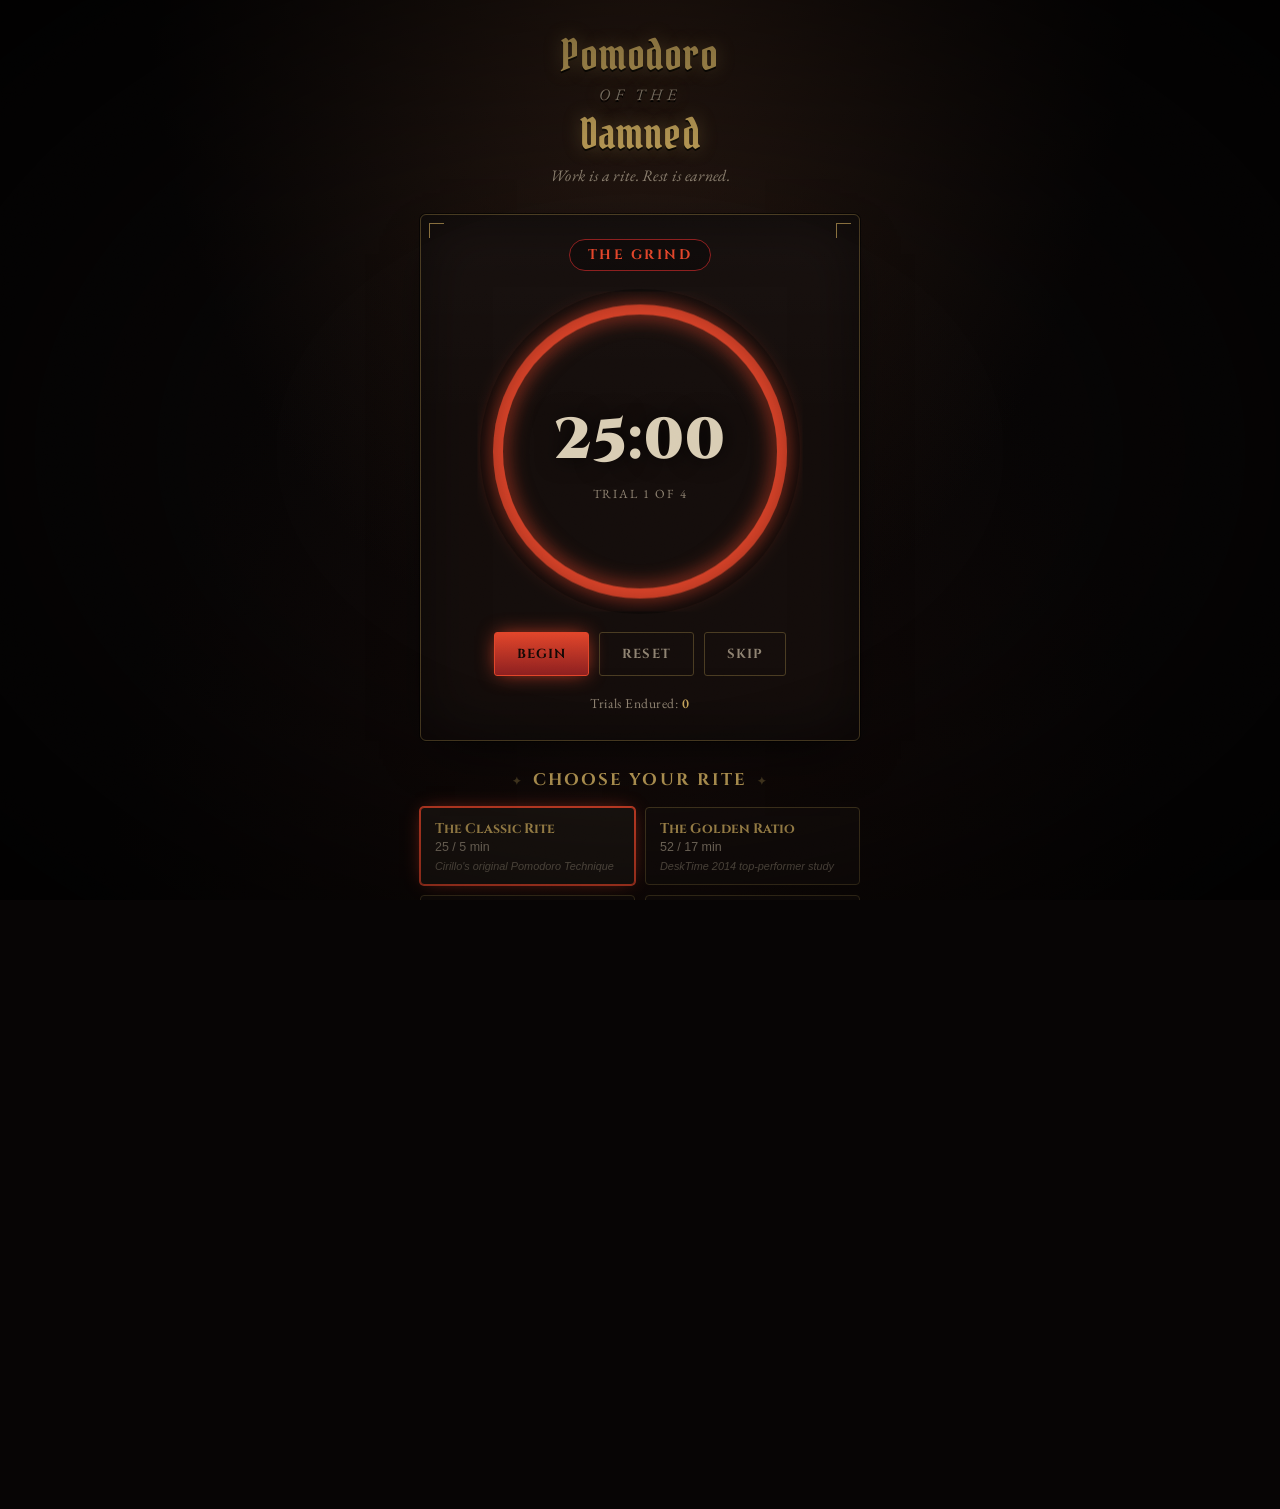
==== index.html @ 85bed37b "Add Pomodoro of the Damned: grimdark installable PWA timer Static, dependency-free PWA with five res" ====
<!doctype html>
<html lang="en">
<head>
<meta charset="utf-8" />
<meta name="viewport" content="width=device-width, initial-scale=1, viewport-fit=cover, user-scalable=no" />
<title>Pomodoro of the Damned</title>
<meta name="description" content="A grimdark Pomodoro timer. Choose a rite, endure the grind, claim your respite." />
<meta name="theme-color" content="#0a0605" />
<meta name="color-scheme" content="dark" />

<link rel="manifest" href="manifest.webmanifest" />
<link rel="icon" href="icons/icon-192.png" />
<link rel="apple-touch-icon" href="icons/apple-touch-icon.png" />
<meta name="apple-mobile-web-app-capable" content="yes" />
<meta name="apple-mobile-web-app-status-bar-style" content="black-translucent" />
<meta name="apple-mobile-web-app-title" content="Pomodoro" />

<link rel="preconnect" href="https://fonts.googleapis.com" />
<link rel="preconnect" href="https://fonts.gstatic.com" crossorigin />
<link href="https://fonts.googleapis.com/css2?family=Pirata+One&family=Cinzel:wght@500;700;900&family=EB+Garamond:ital,wght@0,400;0,600;1,400&display=swap" rel="stylesheet" />

<link rel="stylesheet" href="css/style.css" />
</head>
<body>
<div class="vignette"></div>
<div class="grain"></div>

<main class="app" data-phase="work">

  <header class="masthead">
    <h1>Pomodoro <span>of the</span> Damned</h1>
    <p class="tagline">Work is a rite. Rest is earned.</p>
  </header>

  <section class="timer-shrine" aria-live="polite">
    <div class="phase-banner">
      <span id="phaseLabel">The Grind</span>
    </div>

    <div class="ring-wrap">
      <svg class="ring" viewBox="0 0 320 320" aria-hidden="true">
        <circle class="ring-track" cx="160" cy="160" r="142"></circle>
        <circle id="ringProgress" class="ring-progress" cx="160" cy="160" r="142"></circle>
      </svg>
      <div class="ring-ember" id="ringEmber"></div>
      <div class="time-display">
        <span id="timeLeft">25:00</span>
        <span class="session-sub" id="cycleLabel">Trial 1 of 4</span>
      </div>
    </div>

    <div class="controls">
      <button id="btnStart" class="btn btn-primary">Begin</button>
      <button id="btnPause" class="btn" hidden>Hold</button>
      <button id="btnReset" class="btn btn-ghost">Reset</button>
      <button id="btnSkip" class="btn btn-ghost">Skip</button>
    </div>

    <p class="tally">Trials Endured: <span id="tallyCount">0</span></p>
  </section>

  <section class="presets-shrine">
    <h2>Choose Your Rite</h2>
    <div class="preset-grid" id="presetGrid"></div>

    <div class="custom-panel" id="customPanel" hidden>
      <div class="field-row">
        <label>Work <span>min</span>
          <input type="number" id="customWork" min="1" max="180" value="25" inputmode="numeric" />
        </label>
        <label>Short Rest <span>min</span>
          <input type="number" id="customShort" min="1" max="60" value="5" inputmode="numeric" />
        </label>
      </div>
      <div class="field-row">
        <label>Long Rest <span>min</span>
          <input type="number" id="customLong" min="1" max="90" value="15" inputmode="numeric" />
        </label>
        <label>Trials till Long Rest
          <input type="number" id="customCycles" min="1" max="12" value="4" inputmode="numeric" />
        </label>
      </div>
      <button id="customApply" class="btn btn-primary">Forge This Rite</button>
    </div>
  </section>

  <section class="settings-shrine">
    <label class="toggle-row">
      <input type="checkbox" id="toggleSound" checked />
      <span>Toll the bell</span>
    </label>
    <label class="toggle-row">
      <input type="checkbox" id="toggleWakeLock" checked />
      <span>Keep screen awake</span>
    </label>
    <button id="btnInstall" class="btn btn-ghost" hidden>Install to Home Screen</button>
  </section>

  <footer class="credits">
    <p>Settings persist in this device's grimoire (local storage) only. No data leaves your hands.</p>
  </footer>
</main>

<script src="js/app.js"></script>
</body>
</html>
---- css/style.css ----
:root {
  --bg-0: #070505;
  --bg-1: #140d0b;
  --bg-2: #1c1511;
  --ink: #d9cdb4;
  --ink-dim: #8f8372;
  --bronze: #8a713f;
  --bronze-bright: #c4a35a;
  --bronze-dim: #4a3c22;
  --crimson: #8c1f1f;
  --crimson-bright: #e2452a;
  --ember: #ff8a3d;
  --accent: var(--crimson-bright);
  --accent-dim: var(--crimson);
  --ring-size: 320px;
}

* { box-sizing: border-box; }

html, body {
  margin: 0;
  padding: 0;
  background: var(--bg-0);
  color: var(--ink);
  height: 100%;
  overflow-x: hidden;
}

body {
  font-family: "EB Garamond", Georgia, serif;
  min-height: 100dvh;
  min-height: 100svh;
  display: flex;
  justify-content: center;
  background:
    radial-gradient(ellipse at 50% -10%, #2a1a12 0%, transparent 55%),
    radial-gradient(ellipse at 50% 110%, #140a08 0%, transparent 60%),
    var(--bg-0);
}

.vignette {
  position: fixed;
  inset: 0;
  pointer-events: none;
  z-index: 5;
  background: radial-gradient(ellipse at center, transparent 40%, rgba(0,0,0,0.75) 100%);
}

.grain {
  position: fixed;
  inset: 0;
  pointer-events: none;
  z-index: 4;
  opacity: 0.05;
  mix-blend-mode: overlay;
  background-image: url("data:image/svg+xml;utf8,<svg xmlns='http://www.w3.org/2000/svg'><filter id='n'><feTurbulence type='fractalNoise' baseFrequency='0.9' numOctaves='2' stitchTiles='stitch'/></filter><rect width='100%25' height='100%25' filter='url(%23n)'/></svg>");
}

.app {
  position: relative;
  z-index: 1;
  width: 100%;
  max-width: 480px;
  padding: 28px 20px 48px;
  display: flex;
  flex-direction: column;
  gap: 28px;
  transition: --accent 0.6s ease;
}

.app[data-phase="work"]    { --accent: var(--crimson-bright); --accent-dim: var(--crimson); }
.app[data-phase="short"]   { --accent: #6f8f6a; --accent-dim: #3c4f3a; }
.app[data-phase="long"]    { --accent: #6a5fa6; --accent-dim: #3a3360; }

.masthead { text-align: center; }

.masthead h1 {
  font-family: "Pirata One", "Cinzel", serif;
  font-weight: 400;
  font-size: 2.6rem;
  letter-spacing: 0.02em;
  margin: 0 0 4px;
  color: var(--bronze-bright);
  text-shadow: 0 0 18px rgba(196, 163, 90, 0.35), 0 2px 0 #000;
}

.masthead h1 span {
  display: block;
  font-family: "EB Garamond", serif;
  font-style: italic;
  font-size: 1rem;
  color: var(--ink-dim);
  letter-spacing: 0.3em;
  text-transform: uppercase;
  margin: 2px 0;
}

.tagline {
  margin: 0;
  color: var(--ink-dim);
  font-style: italic;
  letter-spacing: 0.02em;
}

.timer-shrine {
  display: flex;
  flex-direction: column;
  align-items: center;
  gap: 18px;
  padding: 24px 16px 28px;
  border: 1px solid var(--bronze-dim);
  border-radius: 6px;
  background: linear-gradient(180deg, rgba(255,255,255,0.02), transparent 40%), var(--bg-1);
  box-shadow: 0 0 0 1px rgba(0,0,0,0.6), 0 20px 50px -20px rgba(0,0,0,0.8), inset 0 0 60px rgba(0,0,0,0.5);
  position: relative;
}

.timer-shrine::before,
.timer-shrine::after {
  content: "";
  position: absolute;
  width: 14px;
  height: 14px;
  border: 1px solid var(--bronze);
  top: 8px; left: 8px;
  border-right: none;
  border-bottom: none;
}
.timer-shrine::after {
  left: auto; right: 8px;
  border-left: none;
  border-right: 1px solid var(--bronze);
  transform: scaleX(-1);
}

.phase-banner {
  font-family: "Cinzel", serif;
  font-weight: 700;
  letter-spacing: 0.18em;
  text-transform: uppercase;
  font-size: 0.85rem;
  color: var(--accent);
  padding: 6px 18px;
  border: 1px solid var(--accent-dim);
  border-radius: 999px;
  background: rgba(0,0,0,0.3);
  transition: color 0.6s ease, border-color 0.6s ease;
}

.ring-wrap {
  position: relative;
  width: min(var(--ring-size), 78vw);
  aspect-ratio: 1;
}

.ring { width: 100%; height: 100%; transform: rotate(-90deg); }

.ring-track {
  fill: none;
  stroke: rgba(255,255,255,0.06);
  stroke-width: 10;
}

.ring-progress {
  fill: none;
  stroke: var(--accent);
  stroke-width: 10;
  stroke-linecap: round;
  stroke-dasharray: 892.04;
  stroke-dashoffset: 0;
  filter: drop-shadow(0 0 10px var(--accent));
  transition: stroke 0.6s ease, stroke-dashoffset 0.25s linear;
}

.ring-ember {
  position: absolute;
  inset: 0;
  border-radius: 50%;
  pointer-events: none;
  box-shadow: inset 0 0 40px 0 rgba(0,0,0,0.6);
  animation: breathe 4.5s ease-in-out infinite;
}

@keyframes breathe {
  0%, 100% { box-shadow: inset 0 0 40px 0 rgba(0,0,0,0.6); }
  50% { box-shadow: inset 0 0 55px 0 rgba(0,0,0,0.3); }
}

.time-display {
  position: absolute;
  inset: 0;
  display: flex;
  flex-direction: column;
  align-items: center;
  justify-content: center;
  gap: 6px;
}

#timeLeft {
  font-family: "Cinzel", serif;
  font-weight: 900;
  font-size: clamp(2.6rem, 11vw, 3.6rem);
  color: var(--ink);
  letter-spacing: 0.02em;
  text-shadow: 0 0 22px rgba(0,0,0,0.8);
  font-variant-numeric: tabular-nums;
}

.session-sub {
  font-size: 0.78rem;
  letter-spacing: 0.14em;
  text-transform: uppercase;
  color: var(--ink-dim);
}

.app[data-urgent="1"] #timeLeft { color: var(--ember); animation: pulse-urgent 1s ease-in-out infinite; }
@keyframes pulse-urgent {
  0%, 100% { opacity: 1; }
  50% { opacity: 0.55; }
}

.controls {
  display: flex;
  gap: 10px;
  flex-wrap: wrap;
  justify-content: center;
}

.btn {
  font-family: "Cinzel", serif;
  font-weight: 700;
  letter-spacing: 0.08em;
  text-transform: uppercase;
  font-size: 0.82rem;
  padding: 12px 22px;
  border-radius: 3px;
  border: 1px solid var(--bronze);
  background: linear-gradient(180deg, #2a1c12, #1a110b);
  color: var(--bronze-bright);
  cursor: pointer;
  transition: transform 0.15s ease, box-shadow 0.15s ease, border-color 0.3s ease;
}

.btn:hover { box-shadow: 0 0 16px rgba(196,163,90,0.25); }
.btn:active { transform: translateY(1px) scale(0.98); }

.btn-primary {
  color: #120805;
  background: linear-gradient(180deg, var(--accent), var(--accent-dim));
  border-color: var(--accent);
  box-shadow: 0 0 20px -4px var(--accent);
}

.btn-ghost {
  background: transparent;
  color: var(--ink-dim);
  border-color: var(--bronze-dim);
}

.tally {
  margin: 0;
  font-size: 0.85rem;
  color: var(--ink-dim);
  letter-spacing: 0.04em;
}
.tally span { color: var(--bronze-bright); font-weight: 600; }

.presets-shrine h2,
.settings-shrine h2 {
  font-family: "Cinzel", serif;
  font-size: 1.05rem;
  letter-spacing: 0.12em;
  text-transform: uppercase;
  color: var(--bronze-bright);
  text-align: center;
  margin: 0 0 16px;
  position: relative;
}

.presets-shrine h2::before,
.presets-shrine h2::after {
  content: "\2726";
  color: var(--bronze-dim);
  font-size: 0.7rem;
  margin: 0 10px;
}

.preset-grid {
  display: grid;
  grid-template-columns: repeat(2, 1fr);
  gap: 10px;
}

.preset-card {
  text-align: left;
  padding: 12px 14px;
  border: 1px solid var(--bronze-dim);
  border-radius: 4px;
  background: var(--bg-1);
  color: var(--ink);
  cursor: pointer;
  display: flex;
  flex-direction: column;
  gap: 2px;
  transition: border-color 0.2s ease, background 0.2s ease, box-shadow 0.2s ease;
}

.preset-card .name {
  font-family: "Cinzel", serif;
  font-weight: 700;
  font-size: 0.86rem;
  color: var(--bronze-bright);
}

.preset-card .ratio {
  font-size: 0.78rem;
  color: var(--ink-dim);
}

.preset-card .source {
  font-size: 0.68rem;
  color: var(--ink-dim);
  opacity: 0.7;
  font-style: italic;
  margin-top: 4px;
}

.preset-card:hover { border-color: var(--bronze); background: var(--bg-2); }

.preset-card.active {
  border-color: var(--accent);
  box-shadow: 0 0 0 1px var(--accent), 0 0 18px -6px var(--accent);
  background: var(--bg-2);
}

.custom-panel {
  margin-top: 14px;
  padding: 16px;
  border: 1px dashed var(--bronze-dim);
  border-radius: 4px;
  display: flex;
  flex-direction: column;
  gap: 14px;
}

.field-row { display: flex; gap: 12px; }

.custom-panel label {
  flex: 1;
  display: flex;
  flex-direction: column;
  gap: 6px;
  font-size: 0.78rem;
  letter-spacing: 0.06em;
  text-transform: uppercase;
  color: var(--ink-dim);
}

.custom-panel label span { text-transform: lowercase; letter-spacing: 0; opacity: 0.7; }

.custom-panel input {
  font-family: "Cinzel", serif;
  background: var(--bg-0);
  border: 1px solid var(--bronze-dim);
  border-radius: 3px;
  color: var(--ink);
  padding: 10px;
  font-size: 1rem;
  width: 100%;
}

.custom-panel input:focus {
  outline: none;
  border-color: var(--accent);
}

.settings-shrine {
  display: flex;
  flex-direction: column;
  gap: 12px;
  align-items: center;
}

.toggle-row {
  display: flex;
  align-items: center;
  gap: 10px;
  font-size: 0.88rem;
  color: var(--ink-dim);
  cursor: pointer;
}

.toggle-row input { accent-color: var(--crimson-bright); width: 16px; height: 16px; }

.credits {
  text-align: center;
  font-size: 0.7rem;
  color: var(--ink-dim);
  opacity: 0.6;
  margin: 0;
}

@media (max-width: 380px) {
  .masthead h1 { font-size: 2.1rem; }
  .preset-grid { grid-template-columns: 1fr; }
}
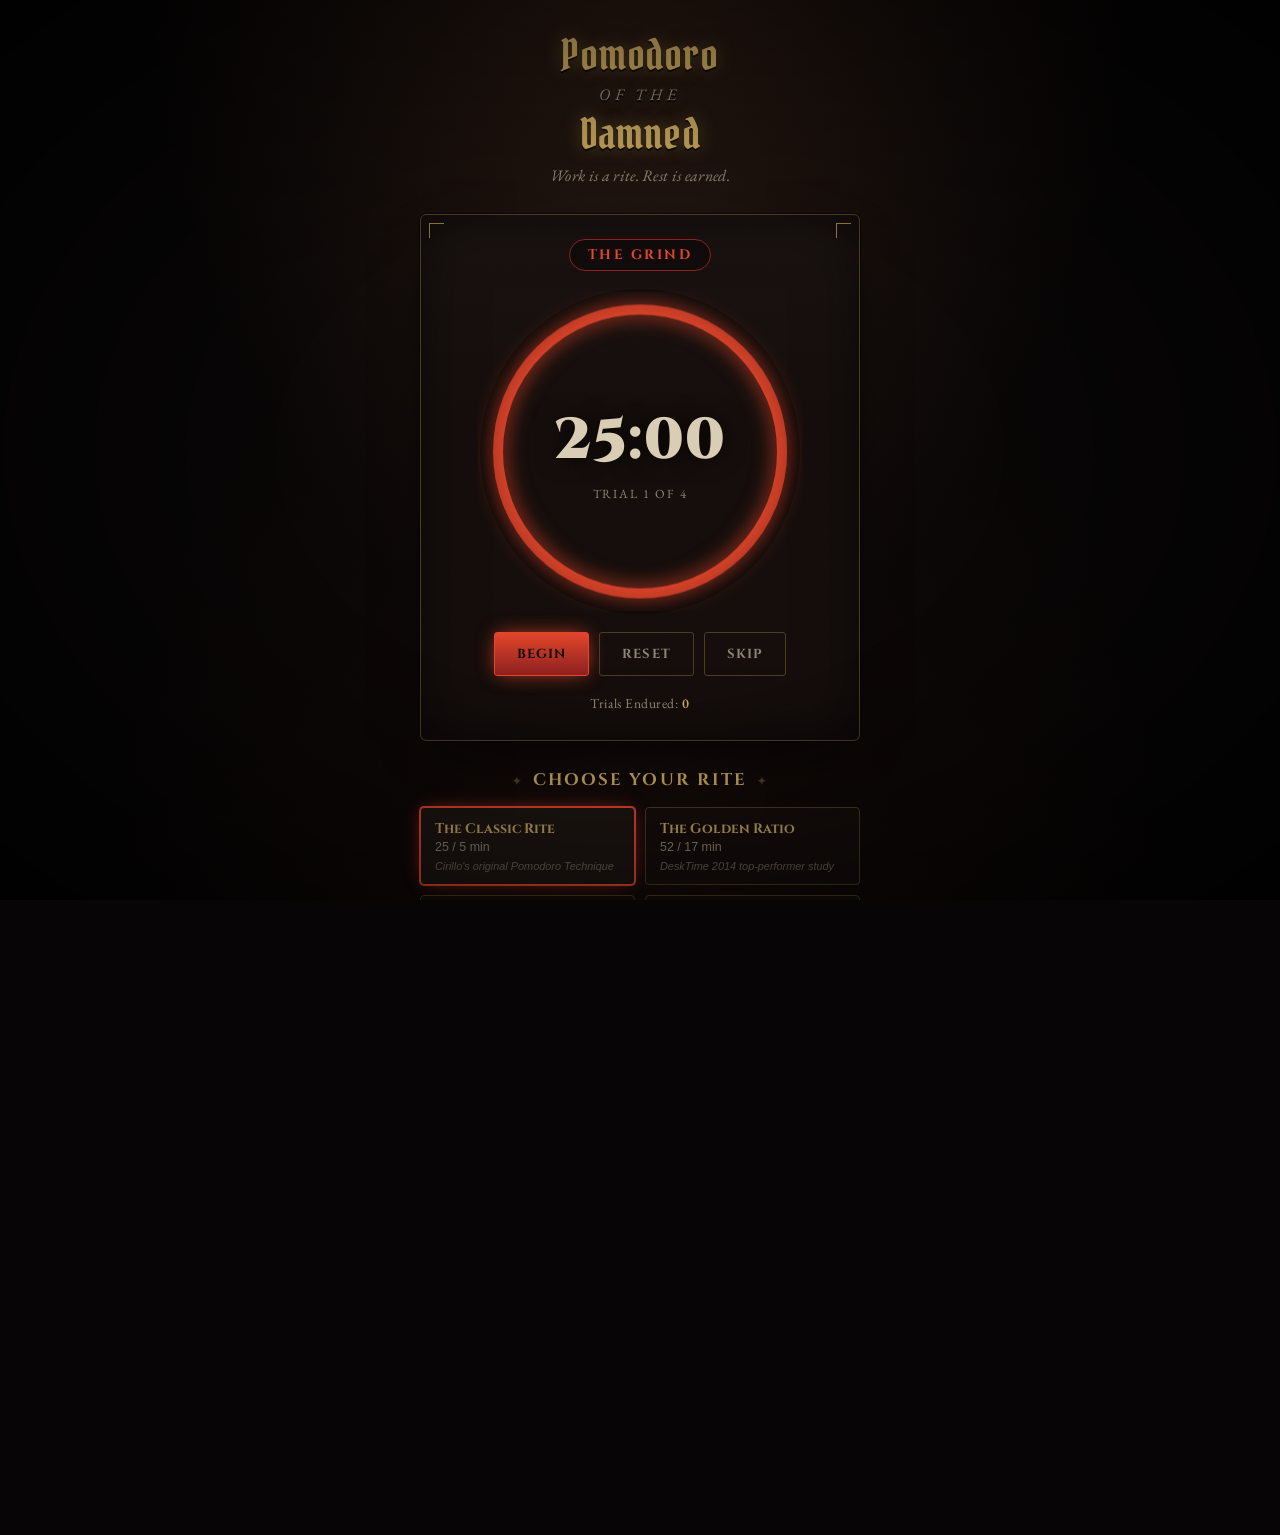
==== commit 7aaa7c8a: "Prep Google Play Store launch: privacy policy, listing copy, Android build runbook Adds a privacy.ht" ====
--- a/index.html
+++ b/index.html
@@ -9,7 +9,9 @@
 <meta name="color-scheme" content="dark" />
 
 <link rel="manifest" href="manifest.webmanifest" />
-<link rel="icon" href="icons/icon-192.png" />
+<link rel="icon" href="icons/favicon-32.png" sizes="32x32" type="image/png" media="(prefers-color-scheme: light)" />
+<link rel="icon" href="icons/favicon-32-dark.png" sizes="32x32" type="image/png" media="(prefers-color-scheme: dark)" />
+<link rel="shortcut icon" href="icons/favicon.ico" />
 <link rel="apple-touch-icon" href="icons/apple-touch-icon.png" />
 <meta name="apple-mobile-web-app-capable" content="yes" />
 <meta name="apple-mobile-web-app-status-bar-style" content="black-translucent" />
@@ -98,6 +100,7 @@
 
   <footer class="credits">
     <p>Settings persist in this device's grimoire (local storage) only. No data leaves your hands.</p>
+    <p><a href="privacy.html">Privacy Policy</a></p>
   </footer>
 </main>
 
--- a/css/style.css
+++ b/css/style.css
@@ -400,6 +400,14 @@
   margin: 0;
 }
 
+.credits a {
+  color: var(--bronze-bright);
+}
+
+.credits p + p {
+  margin-top: 6px;
+}
+
 @media (max-width: 380px) {
   .masthead h1 { font-size: 2.1rem; }
   .preset-grid { grid-template-columns: 1fr; }
